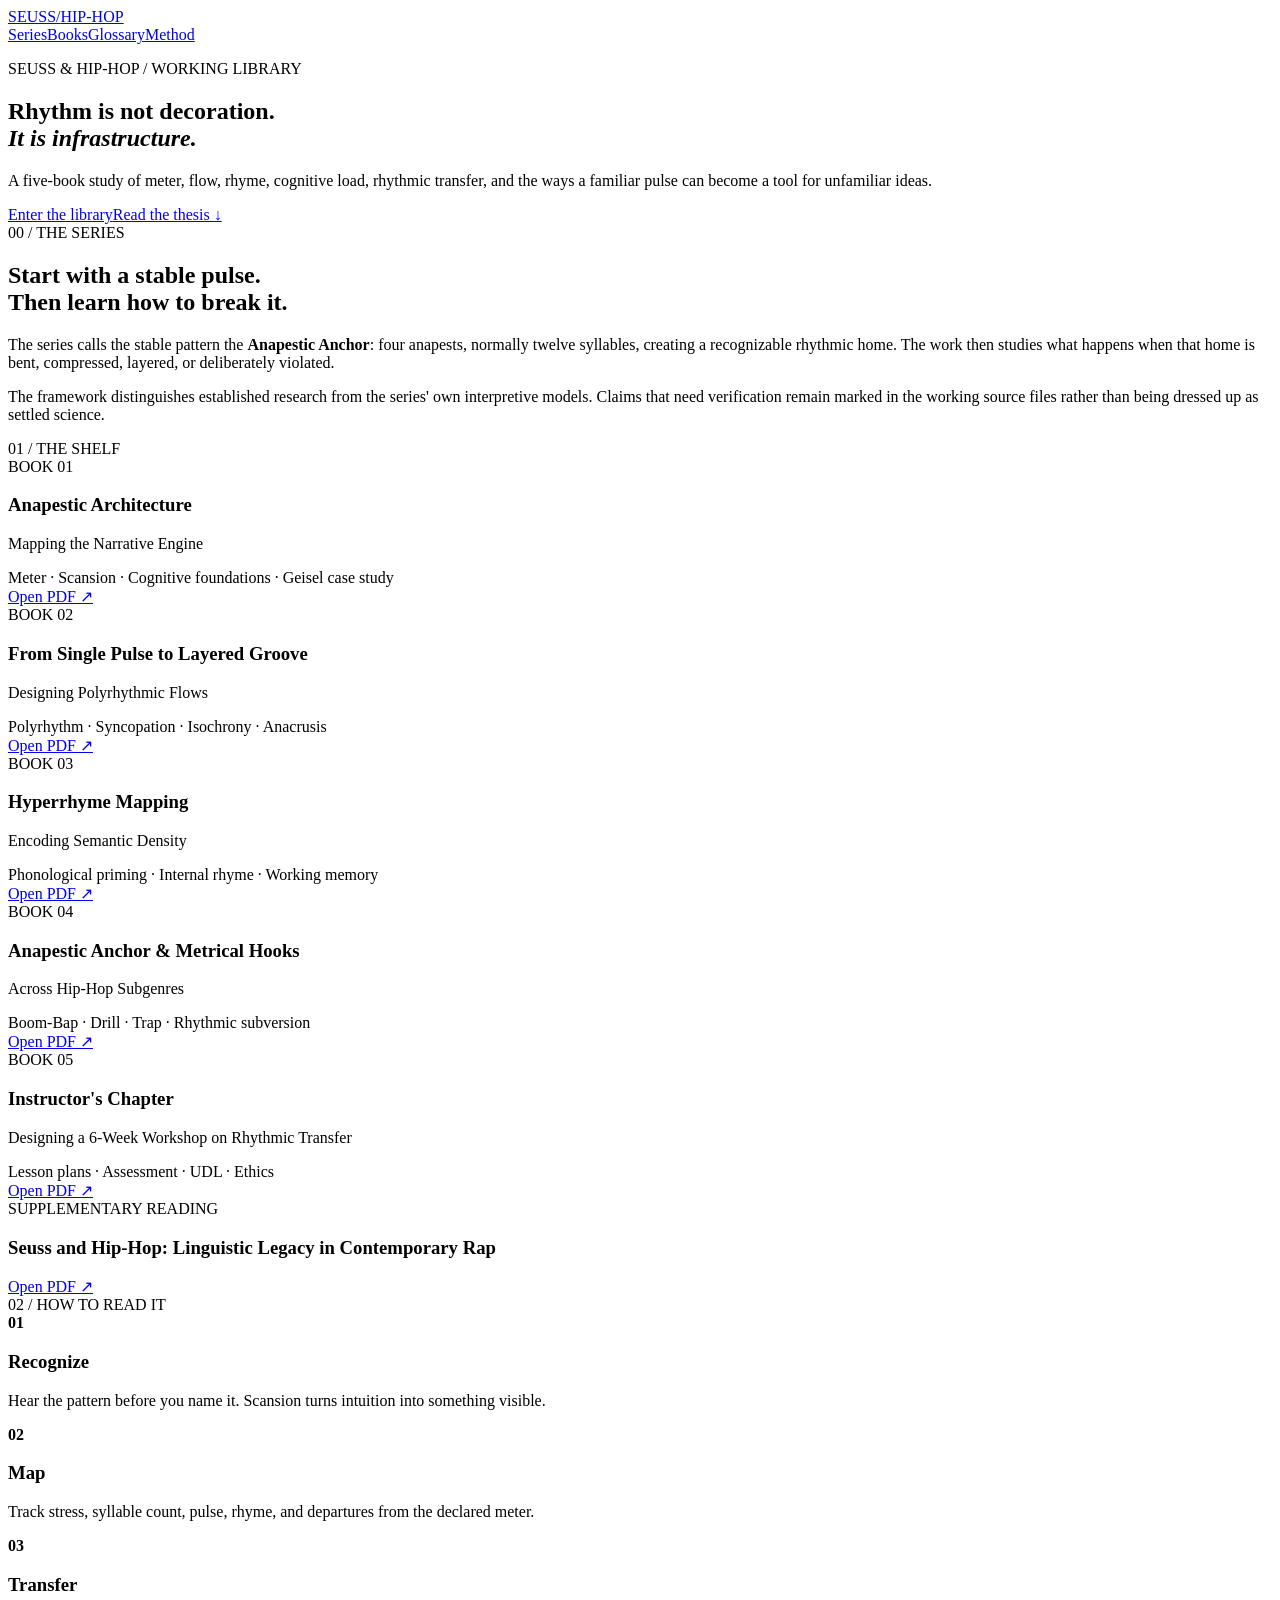
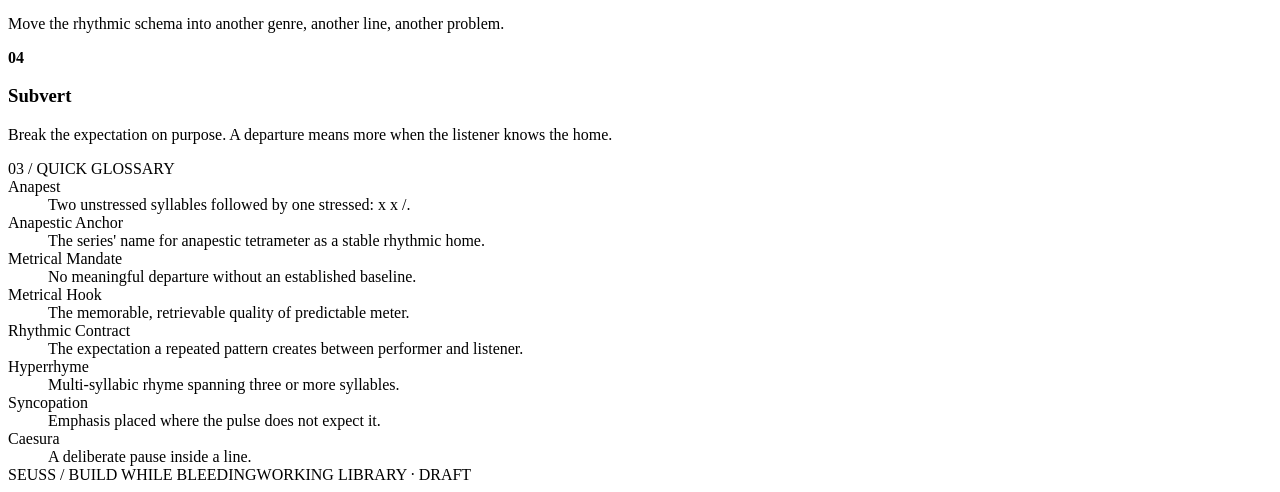
==== index.html @ ab84508f "Redesign Seuss as a reader-first theory library" ====
<!doctype html>
<html lang="en">
<head>
<meta charset="UTF-8">
<meta name="viewport" content="width=device-width,initial-scale=1">
<meta name="description" content="Seuss & Hip-Hop: a field library for rhythm, meter, rhyme, and transfer.">
<title>SEUSS / Rhythm Is a System</title>
<link rel="stylesheet" href="styles.css">
</head>
<body>
<header class="topbar">
  <a class="brand" href="#top">SEUSS<span>/</span>HIP-HOP</a>
  <nav><a href="#series">Series</a><a href="#books">Books</a><a href="#glossary">Glossary</a><a href="#method">Method</a></nav>
</header>
<main id="top">
<section class="hero">
  <p class="eyebrow">SEUSS & HIP-HOP / WORKING LIBRARY</p>
  <h1>Rhythm is not decoration.<br><em>It is infrastructure.</em></h1>
  <p class="lede">A five-book study of meter, flow, rhyme, cognitive load, rhythmic transfer, and the ways a familiar pulse can become a tool for unfamiliar ideas.</p>
  <div class="hero-actions"><a class="button" href="#books">Enter the library</a><a class="text-link" href="#series">Read the thesis ↓</a></div>
</section>
<section class="statement" id="series">
  <div class="section-label">00 / THE SERIES</div>
  <div>
    <h2>Start with a stable pulse.<br>Then learn how to break it.</h2>
    <p>The series calls the stable pattern the <strong>Anapestic Anchor</strong>: four anapests, normally twelve syllables, creating a recognizable rhythmic home. The work then studies what happens when that home is bent, compressed, layered, or deliberately violated.</p>
    <p class="note">The framework distinguishes established research from the series' own interpretive models. Claims that need verification remain marked in the working source files rather than being dressed up as settled science.</p>
  </div>
</section>
<section class="books" id="books">
  <div class="section-label">01 / THE SHELF</div>
  <div class="book-grid">
    <article class="book featured"><span>BOOK 01</span><h3>Anapestic Architecture</h3><p>Mapping the Narrative Engine</p><div class="meta">Meter · Scansion · Cognitive foundations · Geisel case study</div><a href="Book%201-%20Anapestic%20Architecture-%20Mapping%20the%20Narrative%20Engine.pdf">Open PDF ↗</a></article>
    <article class="book"><span>BOOK 02</span><h3>From Single Pulse to Layered Groove</h3><p>Designing Polyrhythmic Flows</p><div class="meta">Polyrhythm · Syncopation · Isochrony · Anacrusis</div><a href="Book%202-%20From%20Single%20Pulse%20to%20Layered%20Groove-%20Designing%20Polyrhythmic%20Flows.pdf">Open PDF ↗</a></article>
    <article class="book"><span>BOOK 03</span><h3>Hyperrhyme Mapping</h3><p>Encoding Semantic Density</p><div class="meta">Phonological priming · Internal rhyme · Working memory</div><a href="Book%203-%20Hyperrhyme%20Mapping-%20Encoding%20Semantic%20Density.pdf">Open PDF ↗</a></article>
    <article class="book"><span>BOOK 04</span><h3>Anapestic Anchor & Metrical Hooks</h3><p>Across Hip-Hop Subgenres</p><div class="meta">Boom-Bap · Drill · Trap · Rhythmic subversion</div><a href="Book%204-%20Anapestic%20Anchor%20and%20Metrical%20Hooks%20Across%20Hip-Hop%20Subgenres.pdf">Open PDF ↗</a></article>
    <article class="book"><span>BOOK 05</span><h3>Instructor's Chapter</h3><p>Designing a 6-Week Workshop on Rhythmic Transfer</p><div class="meta">Lesson plans · Assessment · UDL · Ethics</div><a href="Book%205-%20Instructor's%20Chapter-%20Designing%20a%206-Week%20Workshop%20on%20Rhythmic%20Transfer.pdf">Open PDF ↗</a></article>
  </div>
  <article class="supplement"><span>SUPPLEMENTARY READING</span><h3>Seuss and Hip-Hop: Linguistic Legacy in Contemporary Rap</h3><a href="Seuss%20and%20Hip-Hop-%20Linguistic%20Legacy%20in%20Contemporary%20Rap.pdf">Open PDF ↗</a></article>
</section>
<section class="method" id="method">
  <div class="section-label">02 / HOW TO READ IT</div>
  <div class="method-grid">
    <div><b>01</b><h3>Recognize</h3><p>Hear the pattern before you name it. Scansion turns intuition into something visible.</p></div>
    <div><b>02</b><h3>Map</h3><p>Track stress, syllable count, pulse, rhyme, and departures from the declared meter.</p></div>
    <div><b>03</b><h3>Transfer</h3><p>Move the rhythmic schema into another genre, another line, another problem.</p></div>
    <div><b>04</b><h3>Subvert</h3><p>Break the expectation on purpose. A departure means more when the listener knows the home.</p></div>
  </div>
</section>
<section class="glossary" id="glossary">
  <div class="section-label">03 / QUICK GLOSSARY</div>
  <div class="terms">
    <div><dt>Anapest</dt><dd>Two unstressed syllables followed by one stressed: x x /.</dd></div>
    <div><dt>Anapestic Anchor</dt><dd>The series' name for anapestic tetrameter as a stable rhythmic home.</dd></div>
    <div><dt>Metrical Mandate</dt><dd>No meaningful departure without an established baseline.</dd></div>
    <div><dt>Metrical Hook</dt><dd>The memorable, retrievable quality of predictable meter.</dd></div>
    <div><dt>Rhythmic Contract</dt><dd>The expectation a repeated pattern creates between performer and listener.</dd></div>
    <div><dt>Hyperrhyme</dt><dd>Multi-syllabic rhyme spanning three or more syllables.</dd></div>
    <div><dt>Syncopation</dt><dd>Emphasis placed where the pulse does not expect it.</dd></div>
    <div><dt>Caesura</dt><dd>A deliberate pause inside a line.</dd></div>
  </div>
</section>
</main>
<footer><span>SEUSS / BUILD WHILE BLEEDING</span><span>WORKING LIBRARY · DRAFT</span></footer>
<script src="app.js"></script>
</body>
</html>
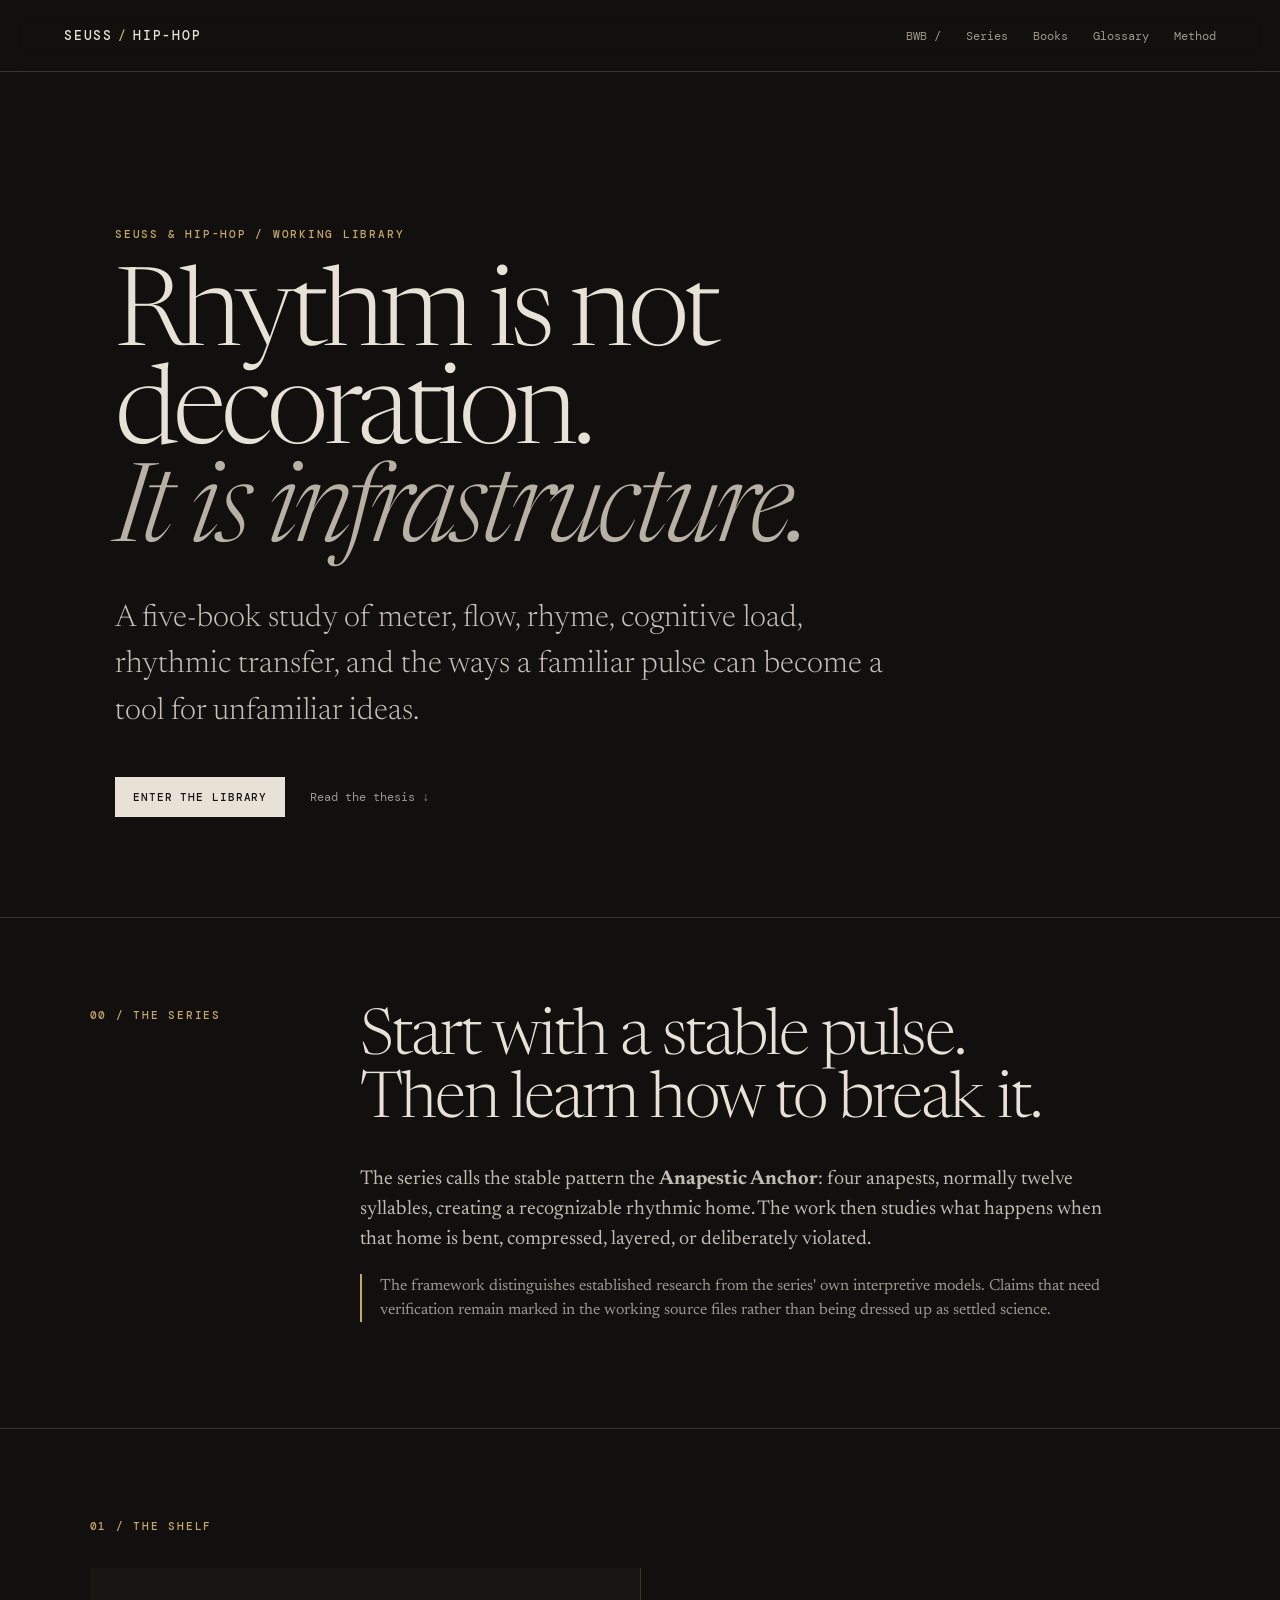
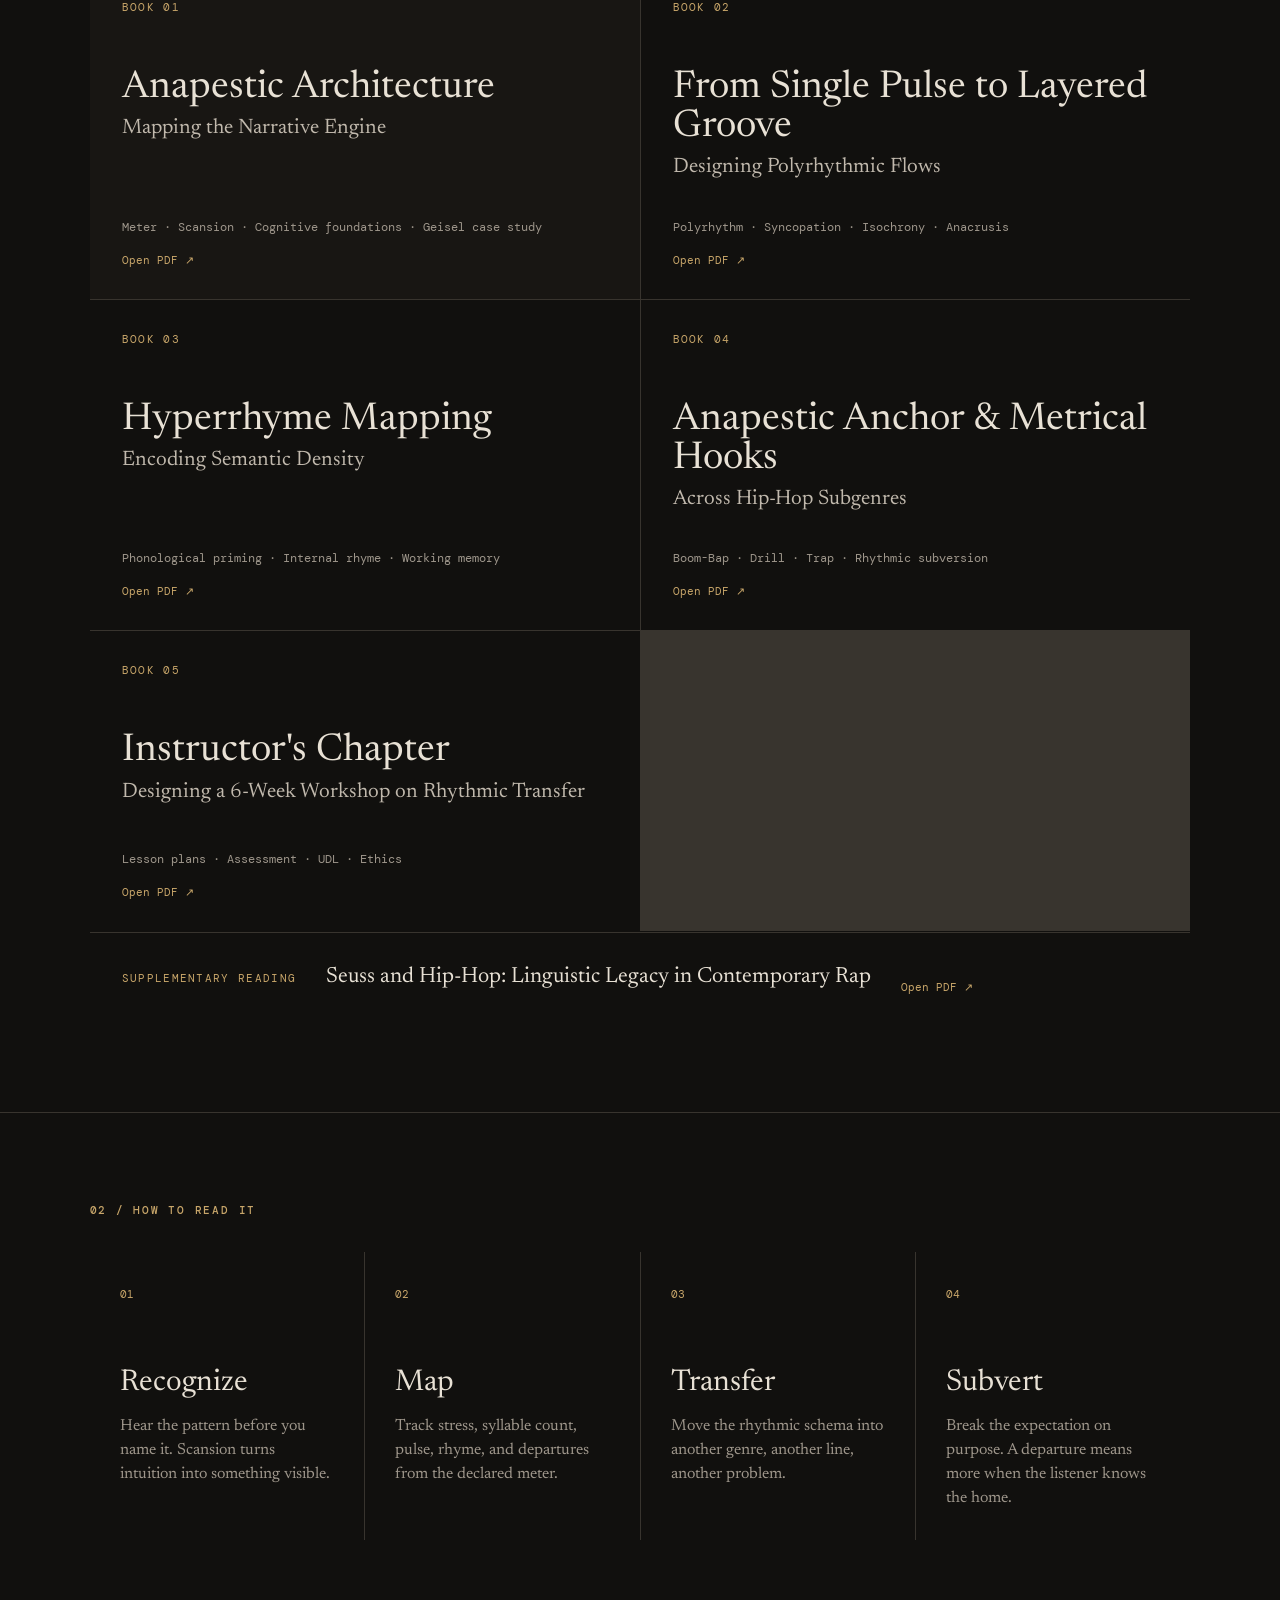
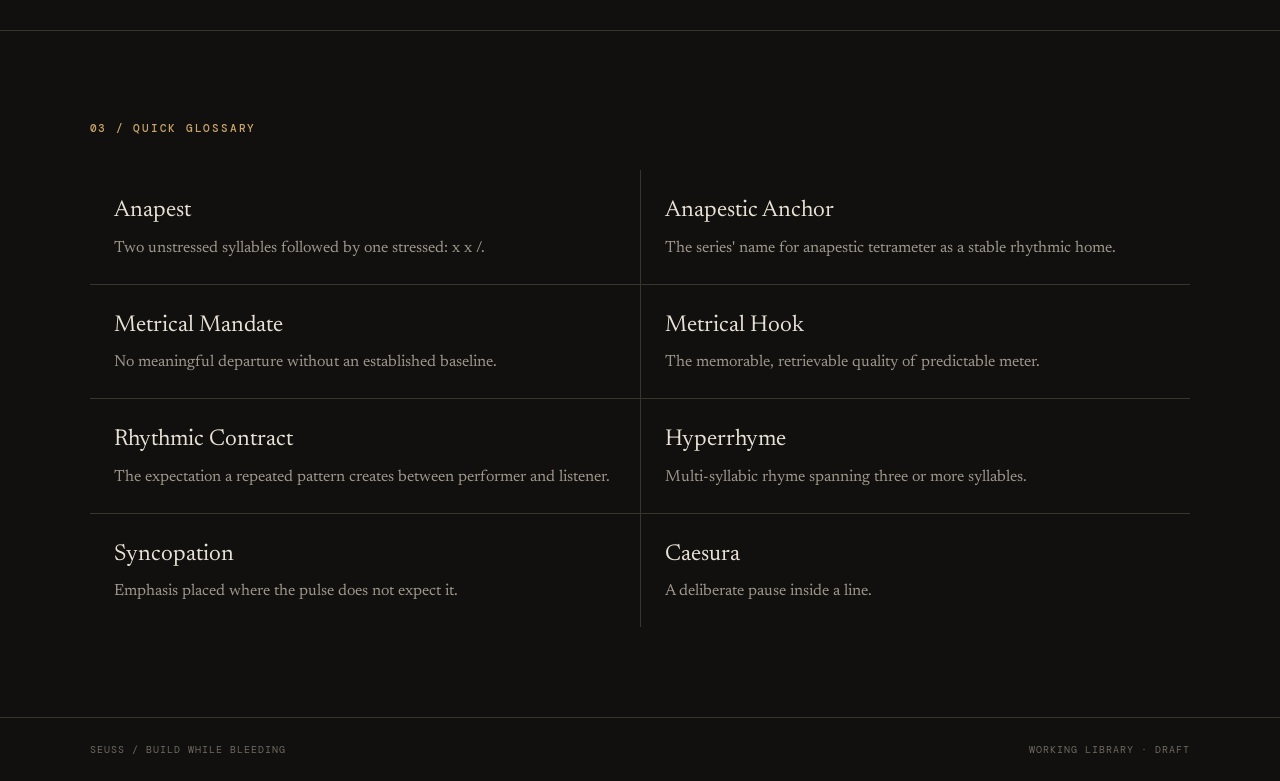
==== commit d9672578: "Make Seuss library links explicitly relative" ====
--- a/index.html
+++ b/index.html
@@ -5,12 +5,12 @@
 <meta name="viewport" content="width=device-width,initial-scale=1">
 <meta name="description" content="Seuss & Hip-Hop: a field library for rhythm, meter, rhyme, and transfer.">
 <title>SEUSS / Rhythm Is a System</title>
-<link rel="stylesheet" href="styles.css">
+<link rel="stylesheet" href="./styles.css">
 </head>
 <body>
 <header class="topbar">
   <a class="brand" href="#top">SEUSS<span>/</span>HIP-HOP</a>
-  <nav><a href="#series">Series</a><a href="#books">Books</a><a href="#glossary">Glossary</a><a href="#method">Method</a></nav>
+  <nav><a href="https://buildwhilebleeding.com/" class="umbrella-link">BWB / </a><a href="#series">Series</a><a href="#books">Books</a><a href="#glossary">Glossary</a><a href="#method">Method</a></nav>
 </header>
 <main id="top">
 <section class="hero">
@@ -30,13 +30,13 @@
 <section class="books" id="books">
   <div class="section-label">01 / THE SHELF</div>
   <div class="book-grid">
-    <article class="book featured"><span>BOOK 01</span><h3>Anapestic Architecture</h3><p>Mapping the Narrative Engine</p><div class="meta">Meter · Scansion · Cognitive foundations · Geisel case study</div><a href="Book%201-%20Anapestic%20Architecture-%20Mapping%20the%20Narrative%20Engine.pdf">Open PDF ↗</a></article>
-    <article class="book"><span>BOOK 02</span><h3>From Single Pulse to Layered Groove</h3><p>Designing Polyrhythmic Flows</p><div class="meta">Polyrhythm · Syncopation · Isochrony · Anacrusis</div><a href="Book%202-%20From%20Single%20Pulse%20to%20Layered%20Groove-%20Designing%20Polyrhythmic%20Flows.pdf">Open PDF ↗</a></article>
-    <article class="book"><span>BOOK 03</span><h3>Hyperrhyme Mapping</h3><p>Encoding Semantic Density</p><div class="meta">Phonological priming · Internal rhyme · Working memory</div><a href="Book%203-%20Hyperrhyme%20Mapping-%20Encoding%20Semantic%20Density.pdf">Open PDF ↗</a></article>
-    <article class="book"><span>BOOK 04</span><h3>Anapestic Anchor & Metrical Hooks</h3><p>Across Hip-Hop Subgenres</p><div class="meta">Boom-Bap · Drill · Trap · Rhythmic subversion</div><a href="Book%204-%20Anapestic%20Anchor%20and%20Metrical%20Hooks%20Across%20Hip-Hop%20Subgenres.pdf">Open PDF ↗</a></article>
-    <article class="book"><span>BOOK 05</span><h3>Instructor's Chapter</h3><p>Designing a 6-Week Workshop on Rhythmic Transfer</p><div class="meta">Lesson plans · Assessment · UDL · Ethics</div><a href="Book%205-%20Instructor's%20Chapter-%20Designing%20a%206-Week%20Workshop%20on%20Rhythmic%20Transfer.pdf">Open PDF ↗</a></article>
+    <article class="book featured"><span>BOOK 01</span><h3>Anapestic Architecture</h3><p>Mapping the Narrative Engine</p><div class="meta">Meter · Scansion · Cognitive foundations · Geisel case study</div><a href="./Book%201-%20Anapestic%20Architecture-%20Mapping%20the%20Narrative%20Engine.pdf">Open PDF ↗</a></article>
+    <article class="book"><span>BOOK 02</span><h3>From Single Pulse to Layered Groove</h3><p>Designing Polyrhythmic Flows</p><div class="meta">Polyrhythm · Syncopation · Isochrony · Anacrusis</div><a href="./Book%202-%20From%20Single%20Pulse%20to%20Layered%20Groove-%20Designing%20Polyrhythmic%20Flows.pdf">Open PDF ↗</a></article>
+    <article class="book"><span>BOOK 03</span><h3>Hyperrhyme Mapping</h3><p>Encoding Semantic Density</p><div class="meta">Phonological priming · Internal rhyme · Working memory</div><a href="./Book%203-%20Hyperrhyme%20Mapping-%20Encoding%20Semantic%20Density.pdf">Open PDF ↗</a></article>
+    <article class="book"><span>BOOK 04</span><h3>Anapestic Anchor & Metrical Hooks</h3><p>Across Hip-Hop Subgenres</p><div class="meta">Boom-Bap · Drill · Trap · Rhythmic subversion</div><a href="./Book%204-%20Anapestic%20Anchor%20and%20Metrical%20Hooks%20Across%20Hip-Hop%20Subgenres.pdf">Open PDF ↗</a></article>
+    <article class="book"><span>BOOK 05</span><h3>Instructor's Chapter</h3><p>Designing a 6-Week Workshop on Rhythmic Transfer</p><div class="meta">Lesson plans · Assessment · UDL · Ethics</div><a href="./Book%205-%20Instructor's%20Chapter-%20Designing%20a%206-Week%20Workshop%20on%20Rhythmic%20Transfer.pdf">Open PDF ↗</a></article>
   </div>
-  <article class="supplement"><span>SUPPLEMENTARY READING</span><h3>Seuss and Hip-Hop: Linguistic Legacy in Contemporary Rap</h3><a href="Seuss%20and%20Hip-Hop-%20Linguistic%20Legacy%20in%20Contemporary%20Rap.pdf">Open PDF ↗</a></article>
+  <article class="supplement"><span>SUPPLEMENTARY READING</span><h3>Seuss and Hip-Hop: Linguistic Legacy in Contemporary Rap</h3><a href="./Seuss%20and%20Hip-Hop-%20Linguistic%20Legacy%20in%20Contemporary%20Rap.pdf">Open PDF ↗</a></article>
 </section>
 <section class="method" id="method">
   <div class="section-label">02 / HOW TO READ IT</div>
@@ -62,6 +62,6 @@
 </section>
 </main>
 <footer><span>SEUSS / BUILD WHILE BLEEDING</span><span>WORKING LIBRARY · DRAFT</span></footer>
-<script src="app.js"></script>
+<script src="./app.js"></script>
 </body>
 </html>
--- a/styles.css
+++ b/styles.css
@@ -0,0 +1,3 @@
+@import url('https://fonts.googleapis.com/css2?family=DM+Mono:wght@400;500&family=Newsreader:opsz,wght@6..72,300;6..72,400;6..72,600&display=swap');
+:root{--bg:#11100e;--paper:#e8e1d5;--ink:#171512;--muted:#9e968b;--line:#38342e;--accent:#c8a66a}
+*{box-sizing:border-box}html{scroll-behavior:smooth}body{margin:0;background:var(--bg);color:var(--paper);font-family:Newsreader,Georgia,serif;line-height:1.5}a{color:inherit}.topbar{height:72px;border-bottom:1px solid var(--line);display:flex;align-items:center;justify-content:space-between;padding:0 clamp(20px,5vw,72px);position:sticky;top:0;background:rgba(17,16,14,.94);backdrop-filter:blur(12px);z-index:10}.brand{font:500 13px 'DM Mono',monospace;letter-spacing:.14em;text-decoration:none}.brand span{color:var(--accent);margin:0 5px}.topbar nav{display:flex;gap:25px;font:12px 'DM Mono',monospace;color:var(--muted)}.topbar nav a{text-decoration:none}.hero{min-height:78vh;padding:clamp(100px,16vh,180px) clamp(20px,9vw,140px) 100px;max-width:1250px}.eyebrow,.section-label{font:500 11px 'DM Mono',monospace;letter-spacing:.16em;color:var(--accent)}h1{font-size:clamp(52px,8.5vw,118px);line-height:.9;font-weight:300;letter-spacing:-.045em;margin:30px 0}.hero h1 em{color:#b9b0a4}.lede{font-size:clamp(21px,2.5vw,31px);max-width:780px;color:#c7c0b6;font-weight:300}.hero-actions{display:flex;gap:25px;align-items:center;margin-top:42px}.button{background:var(--paper);color:var(--ink);padding:13px 18px;text-decoration:none;font:500 11px 'DM Mono',monospace;text-transform:uppercase;letter-spacing:.08em}.text-link{font:12px 'DM Mono',monospace;color:var(--muted);text-decoration:none}.statement,.books,.method,.glossary{border-top:1px solid var(--line);padding:90px clamp(20px,7vw,100px)}.statement{display:grid;grid-template-columns:220px 1fr;gap:50px}.statement h2{font-size:clamp(38px,5vw,72px);font-weight:300;line-height:.98;letter-spacing:-.03em;margin:0 0 30px}.statement p{max-width:760px;font-size:20px;color:#c3bbb0}.note{border-left:2px solid var(--accent);padding-left:18px;font-size:16px!important;color:var(--muted)!important}.book-grid{display:grid;grid-template-columns:repeat(2,1fr);gap:1px;background:var(--line);margin-top:35px}.book{background:var(--bg);min-height:300px;padding:32px;display:flex;flex-direction:column}.book.featured{background:#181613}.book span,.supplement span{font:11px 'DM Mono',monospace;color:var(--accent);letter-spacing:.12em}.book h3{font-size:clamp(27px,3vw,43px);font-weight:400;line-height:1.02;margin:55px 0 5px}.book p{font-size:21px;margin:0;color:#c1b9ad}.meta{margin-top:auto;padding-top:35px;color:var(--muted);font:12px 'DM Mono',monospace}.book a,.supplement a{margin-top:18px;color:var(--accent);font:11px 'DM Mono',monospace;text-decoration:none}.supplement{border-top:1px solid var(--line);margin-top:1px;padding:28px 32px;display:flex;align-items:center;gap:30px;flex-wrap:wrap}.supplement h3{font-size:22px;font-weight:400;margin:0}.method-grid{display:grid;grid-template-columns:repeat(4,1fr);gap:1px;background:var(--line);margin-top:35px}.method-grid>div{background:var(--bg);padding:30px;min-height:220px}.method-grid b{font:11px 'DM Mono',monospace;color:var(--accent)}.method-grid h3{font-size:30px;font-weight:400;margin:55px 0 8px}.method-grid p{color:var(--muted);margin:0}.terms{display:grid;grid-template-columns:repeat(2,1fr);gap:1px;background:var(--line);margin-top:35px}.terms>div{background:var(--bg);padding:24px}.terms dt{font-size:23px}.terms dd{margin:7px 0 0;color:var(--muted);font-size:16px}footer{border-top:1px solid var(--line);padding:25px clamp(20px,7vw,100px);display:flex;justify-content:space-between;color:#6f6a62;font:10px 'DM Mono',monospace;letter-spacing:.1em}@media(max-width:760px){.topbar{height:60px}.topbar nav{gap:12px;font-size:9px}.hero{min-height:auto;padding-top:100px}.statement,.books,.method,.glossary{padding-top:65px;padding-bottom:65px}.statement{grid-template-columns:1fr;gap:25px}.book-grid,.terms{grid-template-columns:1fr}.method-grid{grid-template-columns:1fr 1fr}.method-grid h3{margin-top:35px}.supplement{display:block}.supplement h3{margin-top:12px}footer{display:block}footer span{display:block;margin:5px 0}}
